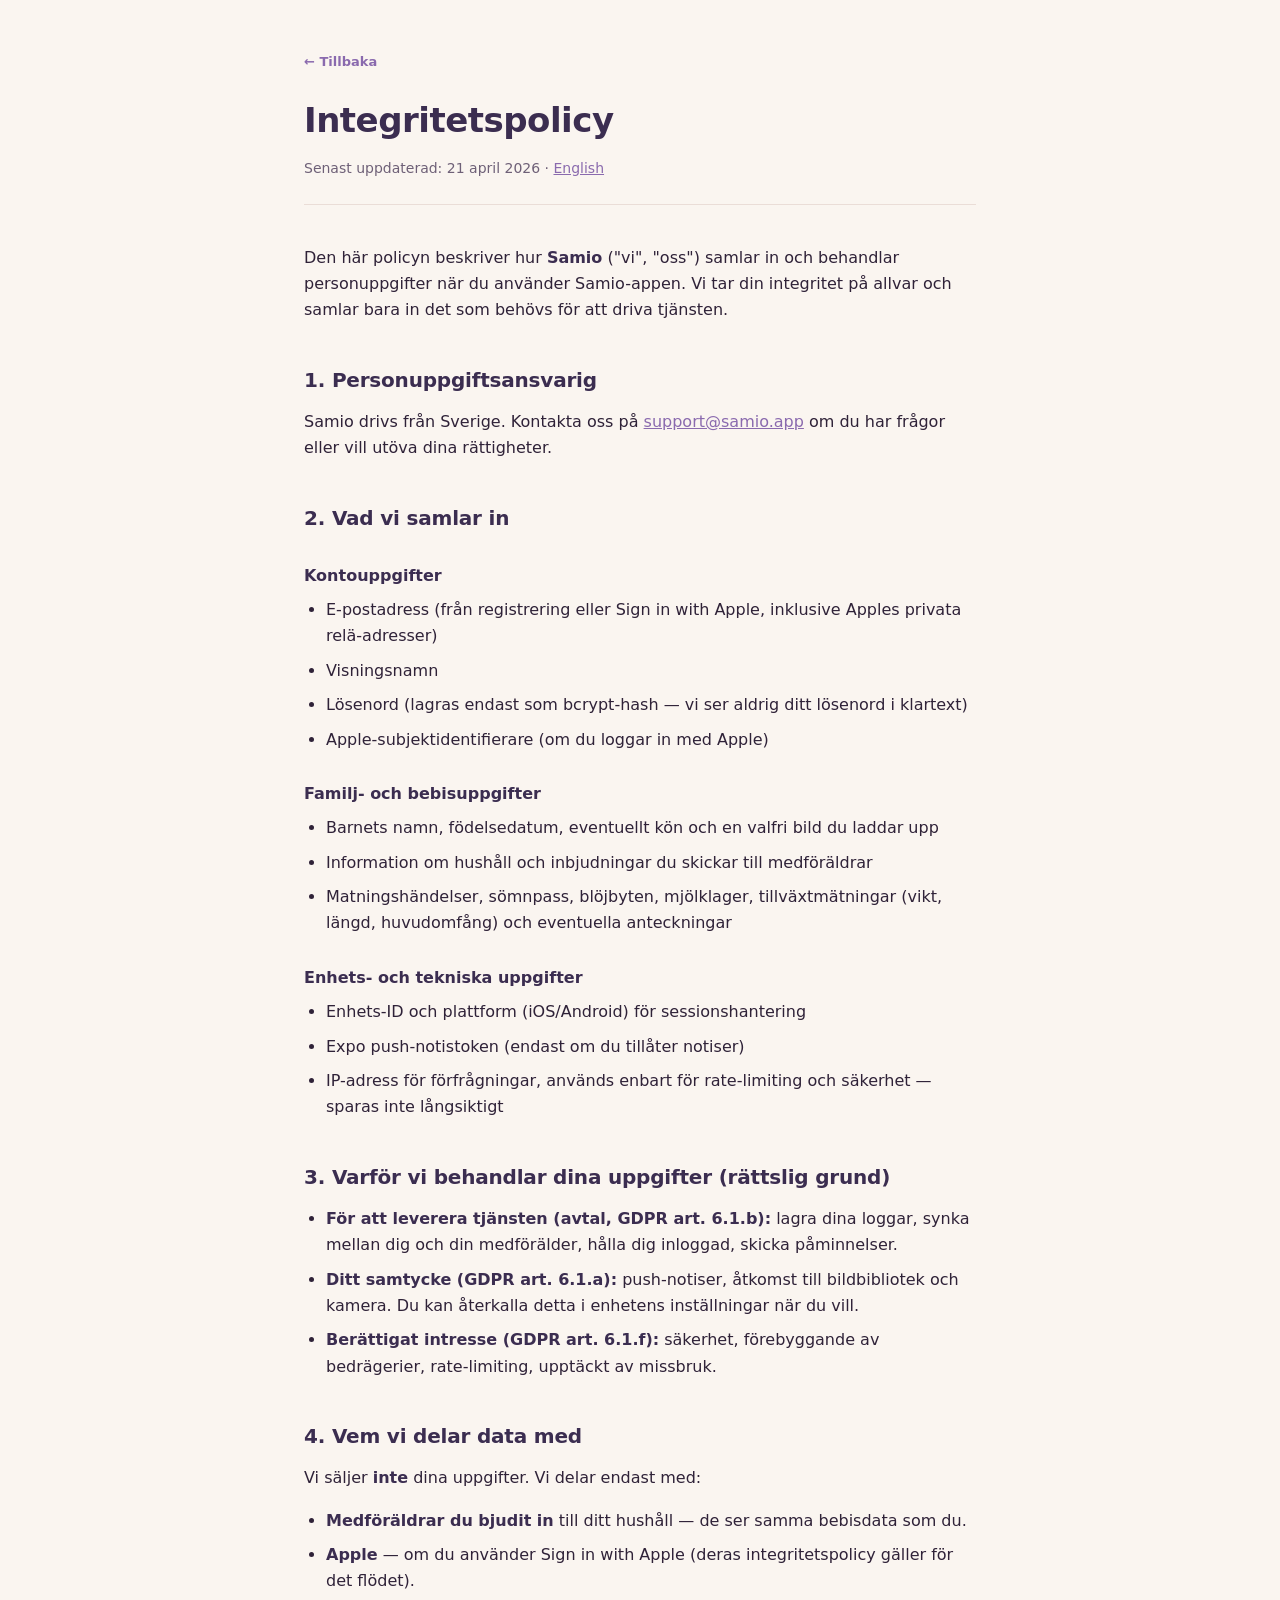
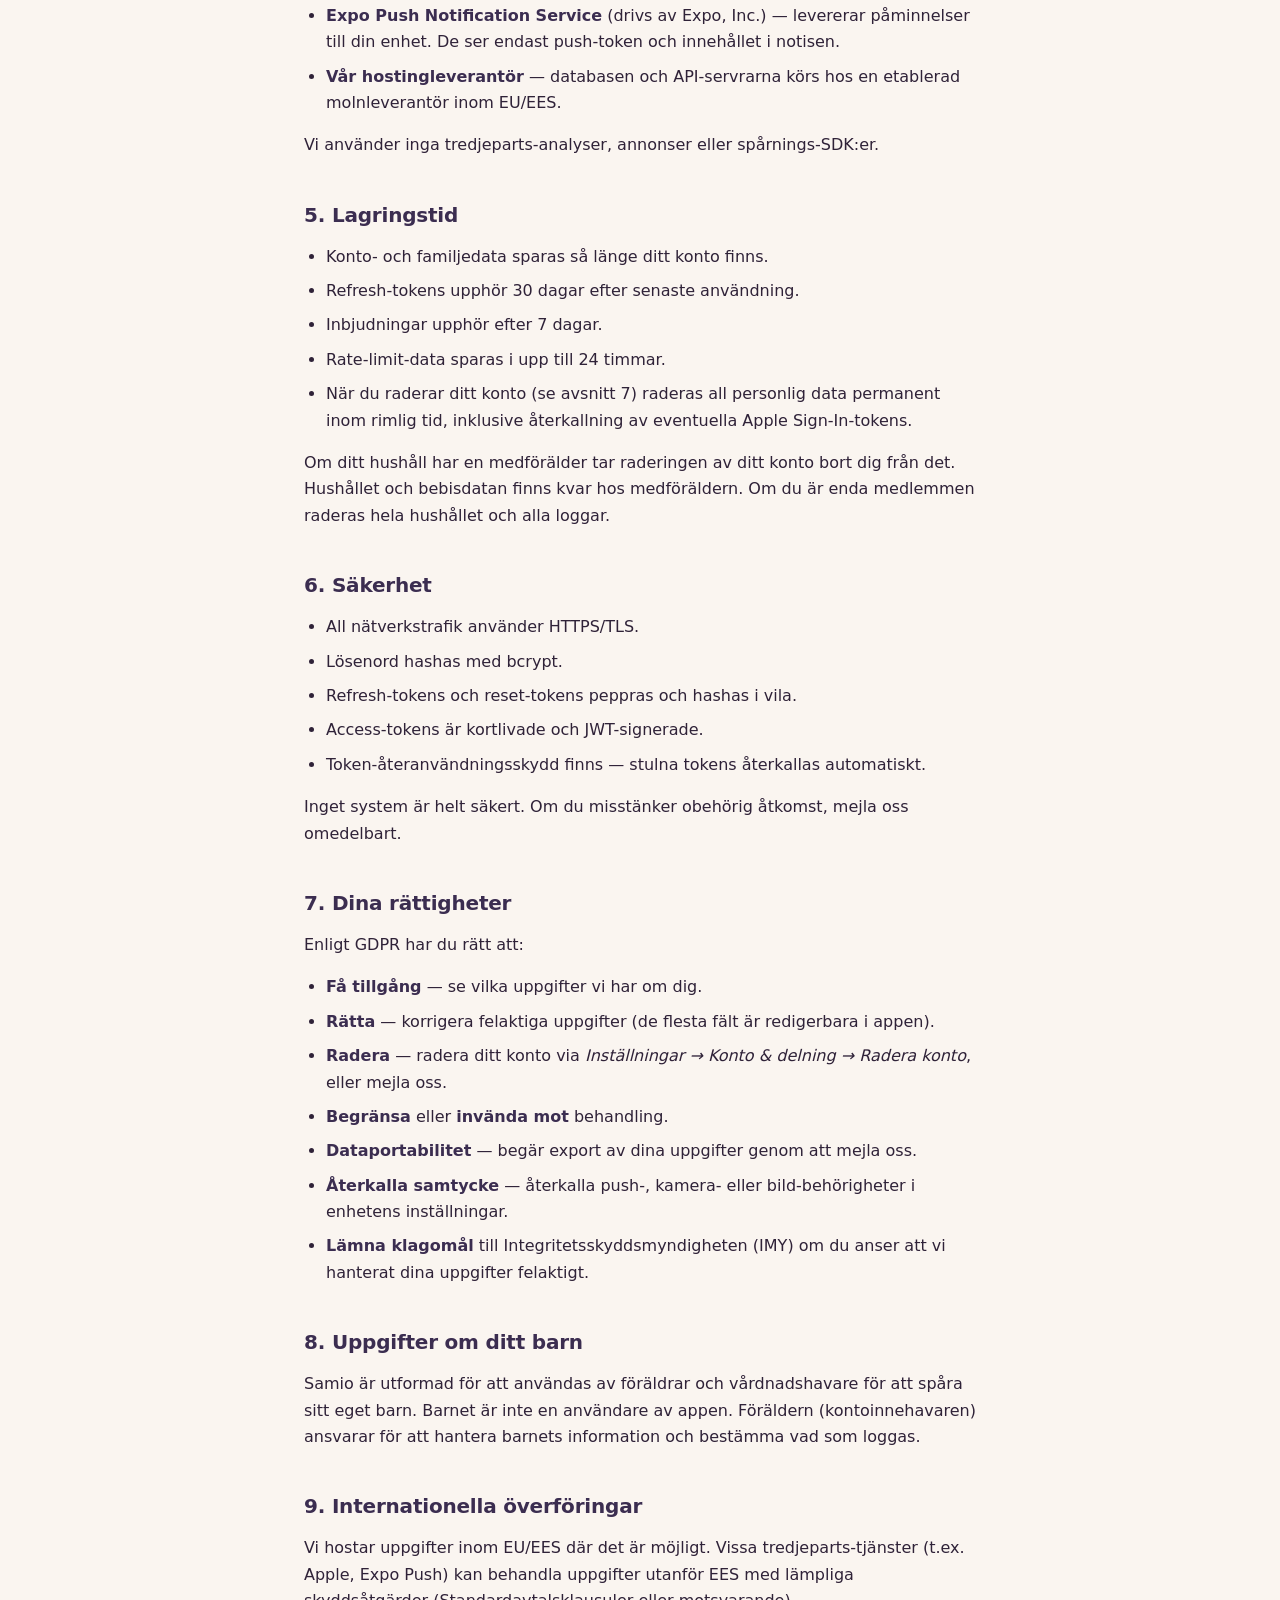
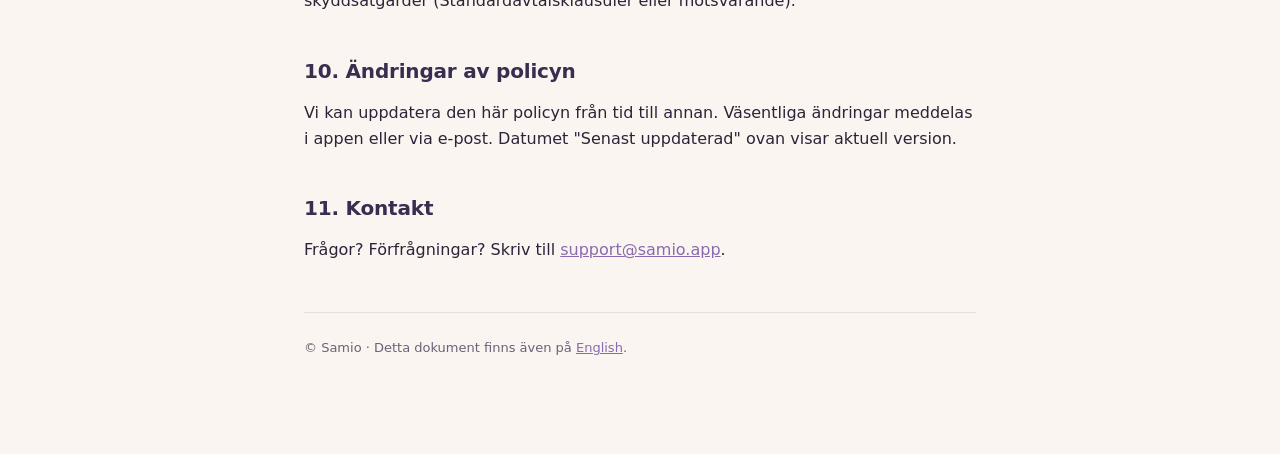
==== privacy-sv.html @ 82007d2b "Initial: privacy policy + terms of service (EN/SV) Self-contained HTML + a small shared stylesheet, " ====
<!DOCTYPE html>
<html lang="sv">
<head>
  <meta charset="UTF-8">
  <meta name="viewport" content="width=device-width, initial-scale=1.0">
  <title>Integritetspolicy — Samio</title>
  <link rel="stylesheet" href="style.css">
</head>
<body>
<main>
  <header>
    <a class="back" href="index.html">← Tillbaka</a>
    <h1>Integritetspolicy</h1>
    <p class="meta">Senast uppdaterad: 21 april 2026 · <a href="privacy.html">English</a></p>
  </header>

  <p>Den här policyn beskriver hur <strong>Samio</strong> ("vi", "oss") samlar in och behandlar personuppgifter när du använder Samio-appen. Vi tar din integritet på allvar och samlar bara in det som behövs för att driva tjänsten.</p>

  <h2>1. Personuppgiftsansvarig</h2>
  <p>Samio drivs från Sverige. Kontakta oss på <a href="mailto:support@samio.app">support@samio.app</a> om du har frågor eller vill utöva dina rättigheter.</p>

  <h2>2. Vad vi samlar in</h2>

  <h3>Kontouppgifter</h3>
  <ul>
    <li>E-postadress (från registrering eller Sign in with Apple, inklusive Apples privata relä-adresser)</li>
    <li>Visningsnamn</li>
    <li>Lösenord (lagras endast som bcrypt-hash — vi ser aldrig ditt lösenord i klartext)</li>
    <li>Apple-subjektidentifierare (om du loggar in med Apple)</li>
  </ul>

  <h3>Familj- och bebisuppgifter</h3>
  <ul>
    <li>Barnets namn, födelsedatum, eventuellt kön och en valfri bild du laddar upp</li>
    <li>Information om hushåll och inbjudningar du skickar till medföräldrar</li>
    <li>Matningshändelser, sömnpass, blöjbyten, mjölklager, tillväxtmätningar (vikt, längd, huvudomfång) och eventuella anteckningar</li>
  </ul>

  <h3>Enhets- och tekniska uppgifter</h3>
  <ul>
    <li>Enhets-ID och plattform (iOS/Android) för sessionshantering</li>
    <li>Expo push-notistoken (endast om du tillåter notiser)</li>
    <li>IP-adress för förfrågningar, används enbart för rate-limiting och säkerhet — sparas inte långsiktigt</li>
  </ul>

  <h2>3. Varför vi behandlar dina uppgifter (rättslig grund)</h2>
  <ul>
    <li><strong>För att leverera tjänsten (avtal, GDPR art. 6.1.b):</strong> lagra dina loggar, synka mellan dig och din medförälder, hålla dig inloggad, skicka påminnelser.</li>
    <li><strong>Ditt samtycke (GDPR art. 6.1.a):</strong> push-notiser, åtkomst till bildbibliotek och kamera. Du kan återkalla detta i enhetens inställningar när du vill.</li>
    <li><strong>Berättigat intresse (GDPR art. 6.1.f):</strong> säkerhet, förebyggande av bedrägerier, rate-limiting, upptäckt av missbruk.</li>
  </ul>

  <h2>4. Vem vi delar data med</h2>
  <p>Vi säljer <strong>inte</strong> dina uppgifter. Vi delar endast med:</p>
  <ul>
    <li><strong>Medföräldrar du bjudit in</strong> till ditt hushåll — de ser samma bebisdata som du.</li>
    <li><strong>Apple</strong> — om du använder Sign in with Apple (deras integritetspolicy gäller för det flödet).</li>
    <li><strong>Expo Push Notification Service</strong> (drivs av Expo, Inc.) — levererar påminnelser till din enhet. De ser endast push-token och innehållet i notisen.</li>
    <li><strong>Vår hostingleverantör</strong> — databasen och API-servrarna körs hos en etablerad molnleverantör inom EU/EES.</li>
  </ul>
  <p>Vi använder inga tredjeparts-analyser, annonser eller spårnings-SDK:er.</p>

  <h2>5. Lagringstid</h2>
  <ul>
    <li>Konto- och familjedata sparas så länge ditt konto finns.</li>
    <li>Refresh-tokens upphör 30 dagar efter senaste användning.</li>
    <li>Inbjudningar upphör efter 7 dagar.</li>
    <li>Rate-limit-data sparas i upp till 24 timmar.</li>
    <li>När du raderar ditt konto (se avsnitt 7) raderas all personlig data permanent inom rimlig tid, inklusive återkallning av eventuella Apple Sign-In-tokens.</li>
  </ul>
  <p>Om ditt hushåll har en medförälder tar raderingen av ditt konto bort dig från det. Hushållet och bebisdatan finns kvar hos medföräldern. Om du är enda medlemmen raderas hela hushållet och alla loggar.</p>

  <h2>6. Säkerhet</h2>
  <ul>
    <li>All nätverkstrafik använder HTTPS/TLS.</li>
    <li>Lösenord hashas med bcrypt.</li>
    <li>Refresh-tokens och reset-tokens peppras och hashas i vila.</li>
    <li>Access-tokens är kortlivade och JWT-signerade.</li>
    <li>Token-återanvändningsskydd finns — stulna tokens återkallas automatiskt.</li>
  </ul>
  <p>Inget system är helt säkert. Om du misstänker obehörig åtkomst, mejla oss omedelbart.</p>

  <h2>7. Dina rättigheter</h2>
  <p>Enligt GDPR har du rätt att:</p>
  <ul>
    <li><strong>Få tillgång</strong> — se vilka uppgifter vi har om dig.</li>
    <li><strong>Rätta</strong> — korrigera felaktiga uppgifter (de flesta fält är redigerbara i appen).</li>
    <li><strong>Radera</strong> — radera ditt konto via <em>Inställningar → Konto &amp; delning → Radera konto</em>, eller mejla oss.</li>
    <li><strong>Begränsa</strong> eller <strong>invända mot</strong> behandling.</li>
    <li><strong>Dataportabilitet</strong> — begär export av dina uppgifter genom att mejla oss.</li>
    <li><strong>Återkalla samtycke</strong> — återkalla push-, kamera- eller bild-behörigheter i enhetens inställningar.</li>
    <li><strong>Lämna klagomål</strong> till Integritetsskyddsmyndigheten (IMY) om du anser att vi hanterat dina uppgifter felaktigt.</li>
  </ul>

  <h2>8. Uppgifter om ditt barn</h2>
  <p>Samio är utformad för att användas av föräldrar och vårdnadshavare för att spåra sitt eget barn. Barnet är inte en användare av appen. Föräldern (kontoinnehavaren) ansvarar för att hantera barnets information och bestämma vad som loggas.</p>

  <h2>9. Internationella överföringar</h2>
  <p>Vi hostar uppgifter inom EU/EES där det är möjligt. Vissa tredjeparts-tjänster (t.ex. Apple, Expo Push) kan behandla uppgifter utanför EES med lämpliga skyddsåtgärder (Standardavtalsklausuler eller motsvarande).</p>

  <h2>10. Ändringar av policyn</h2>
  <p>Vi kan uppdatera den här policyn från tid till annan. Väsentliga ändringar meddelas i appen eller via e-post. Datumet "Senast uppdaterad" ovan visar aktuell version.</p>

  <h2>11. Kontakt</h2>
  <p>Frågor? Förfrågningar? Skriv till <a href="mailto:support@samio.app">support@samio.app</a>.</p>

  <footer>
    © Samio · Detta dokument finns även på <a href="privacy.html">English</a>.
  </footer>
</main>
</body>
</html>
---- style.css ----
:root {
  --plum: #3B2D50;
  --cream: #FCEEEF;
  --text: #2F2238;
  --muted: #6E6077;
  --accent: #8A6AAE;
  --border: #EADDD7;
}

* { box-sizing: border-box; }

body {
  margin: 0;
  font-family: -apple-system, BlinkMacSystemFont, "SF Pro Text", Inter, system-ui, sans-serif;
  background: #FAF5F0;
  color: var(--text);
  line-height: 1.65;
  font-size: 16px;
  -webkit-font-smoothing: antialiased;
}

main {
  max-width: 720px;
  margin: 0 auto;
  padding: 48px 24px 96px;
}

header {
  margin-bottom: 40px;
  padding-bottom: 24px;
  border-bottom: 1px solid var(--border);
}

header .back {
  display: inline-block;
  font-size: 13px;
  color: var(--accent);
  text-decoration: none;
  margin-bottom: 20px;
  font-weight: 600;
}

header .back:hover { text-decoration: underline; }

header h1 {
  font-size: 34px;
  letter-spacing: -0.5px;
  color: var(--plum);
  margin: 0 0 8px;
}

header .meta {
  color: var(--muted);
  font-size: 14px;
  margin: 0;
}

h2 {
  margin-top: 40px;
  margin-bottom: 12px;
  font-size: 20px;
  color: var(--plum);
  letter-spacing: -0.2px;
}

h3 {
  margin-top: 28px;
  margin-bottom: 8px;
  font-size: 16px;
  color: var(--plum);
  font-weight: 700;
}

p, ul, ol { margin: 0 0 16px; }

ul, ol { padding-left: 22px; }

li { margin-bottom: 8px; }

a { color: var(--accent); }

strong { color: var(--plum); }

code {
  background: #F0EDFA;
  padding: 2px 6px;
  border-radius: 4px;
  font-size: 14px;
  font-family: ui-monospace, SFMono-Regular, Menlo, monospace;
}

hr {
  border: none;
  border-top: 1px solid var(--border);
  margin: 40px 0;
}

footer {
  margin-top: 48px;
  padding-top: 24px;
  border-top: 1px solid var(--border);
  font-size: 13px;
  color: var(--muted);
}
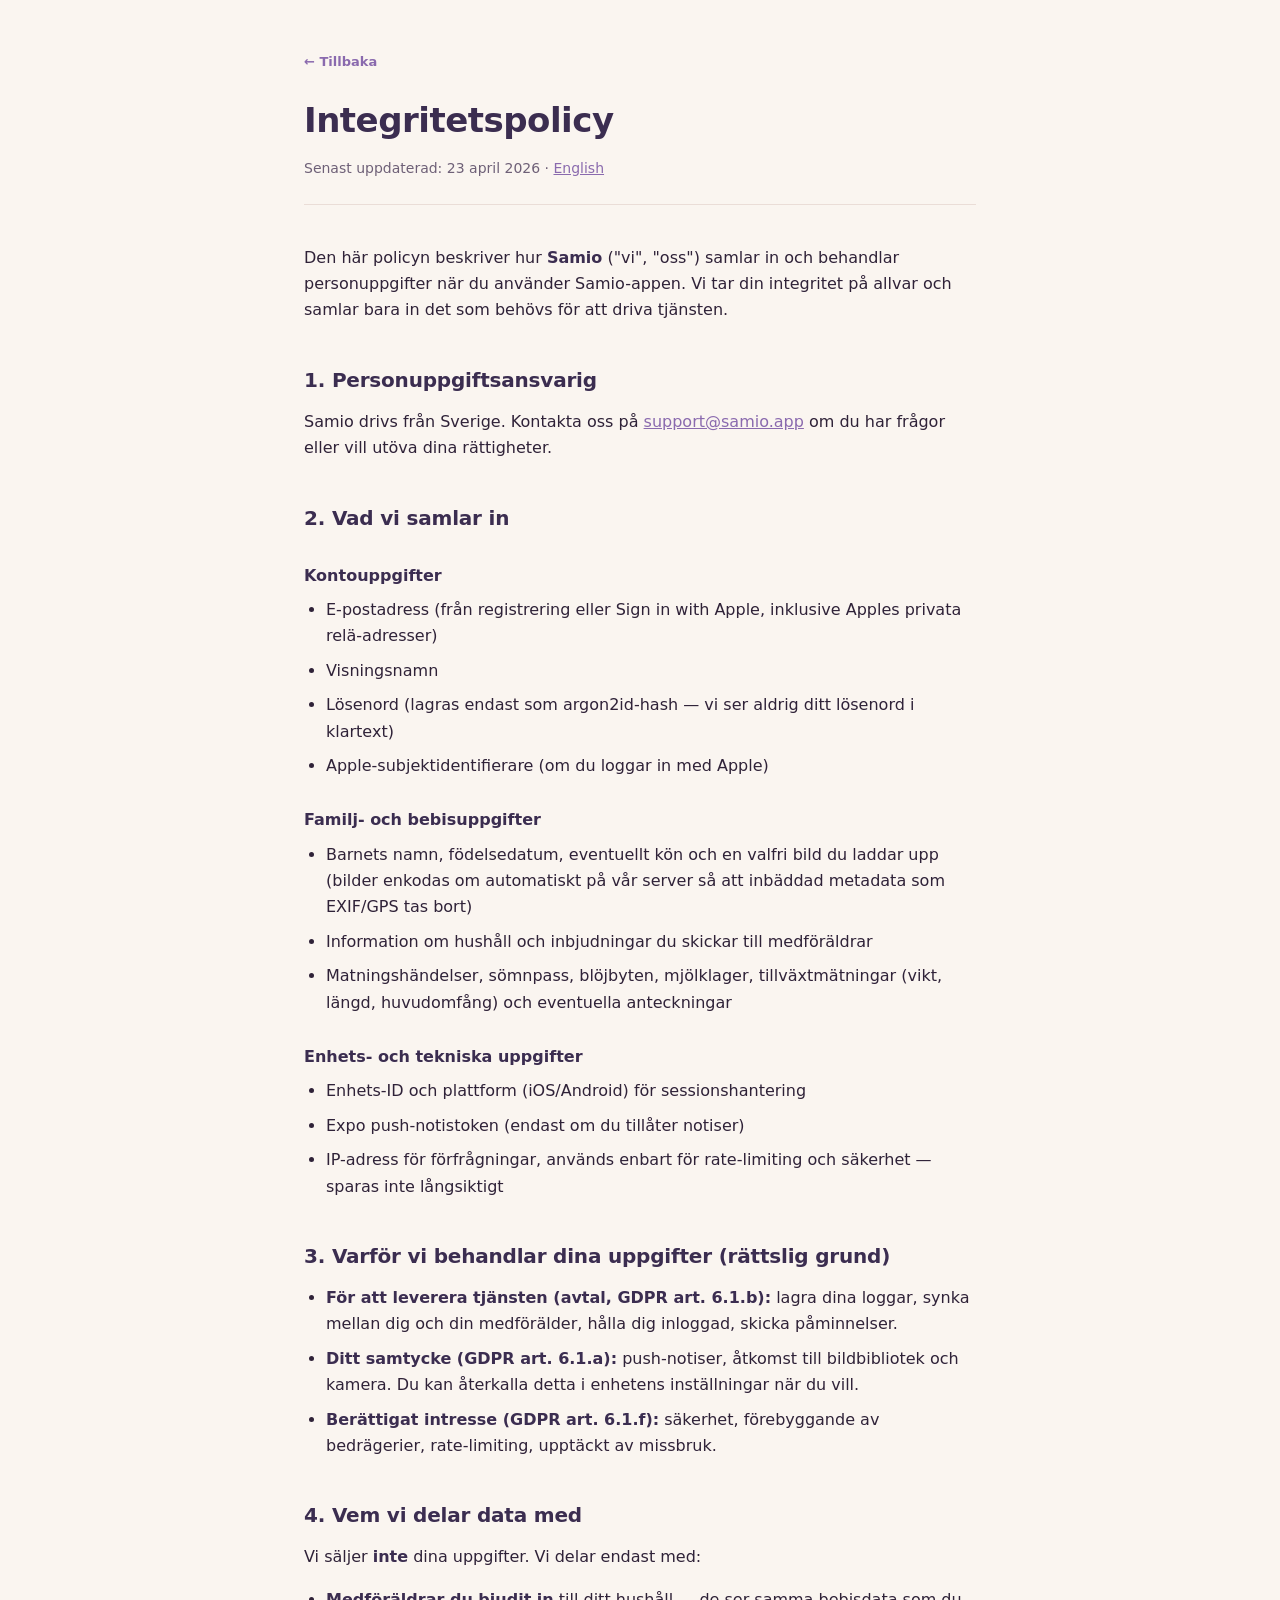
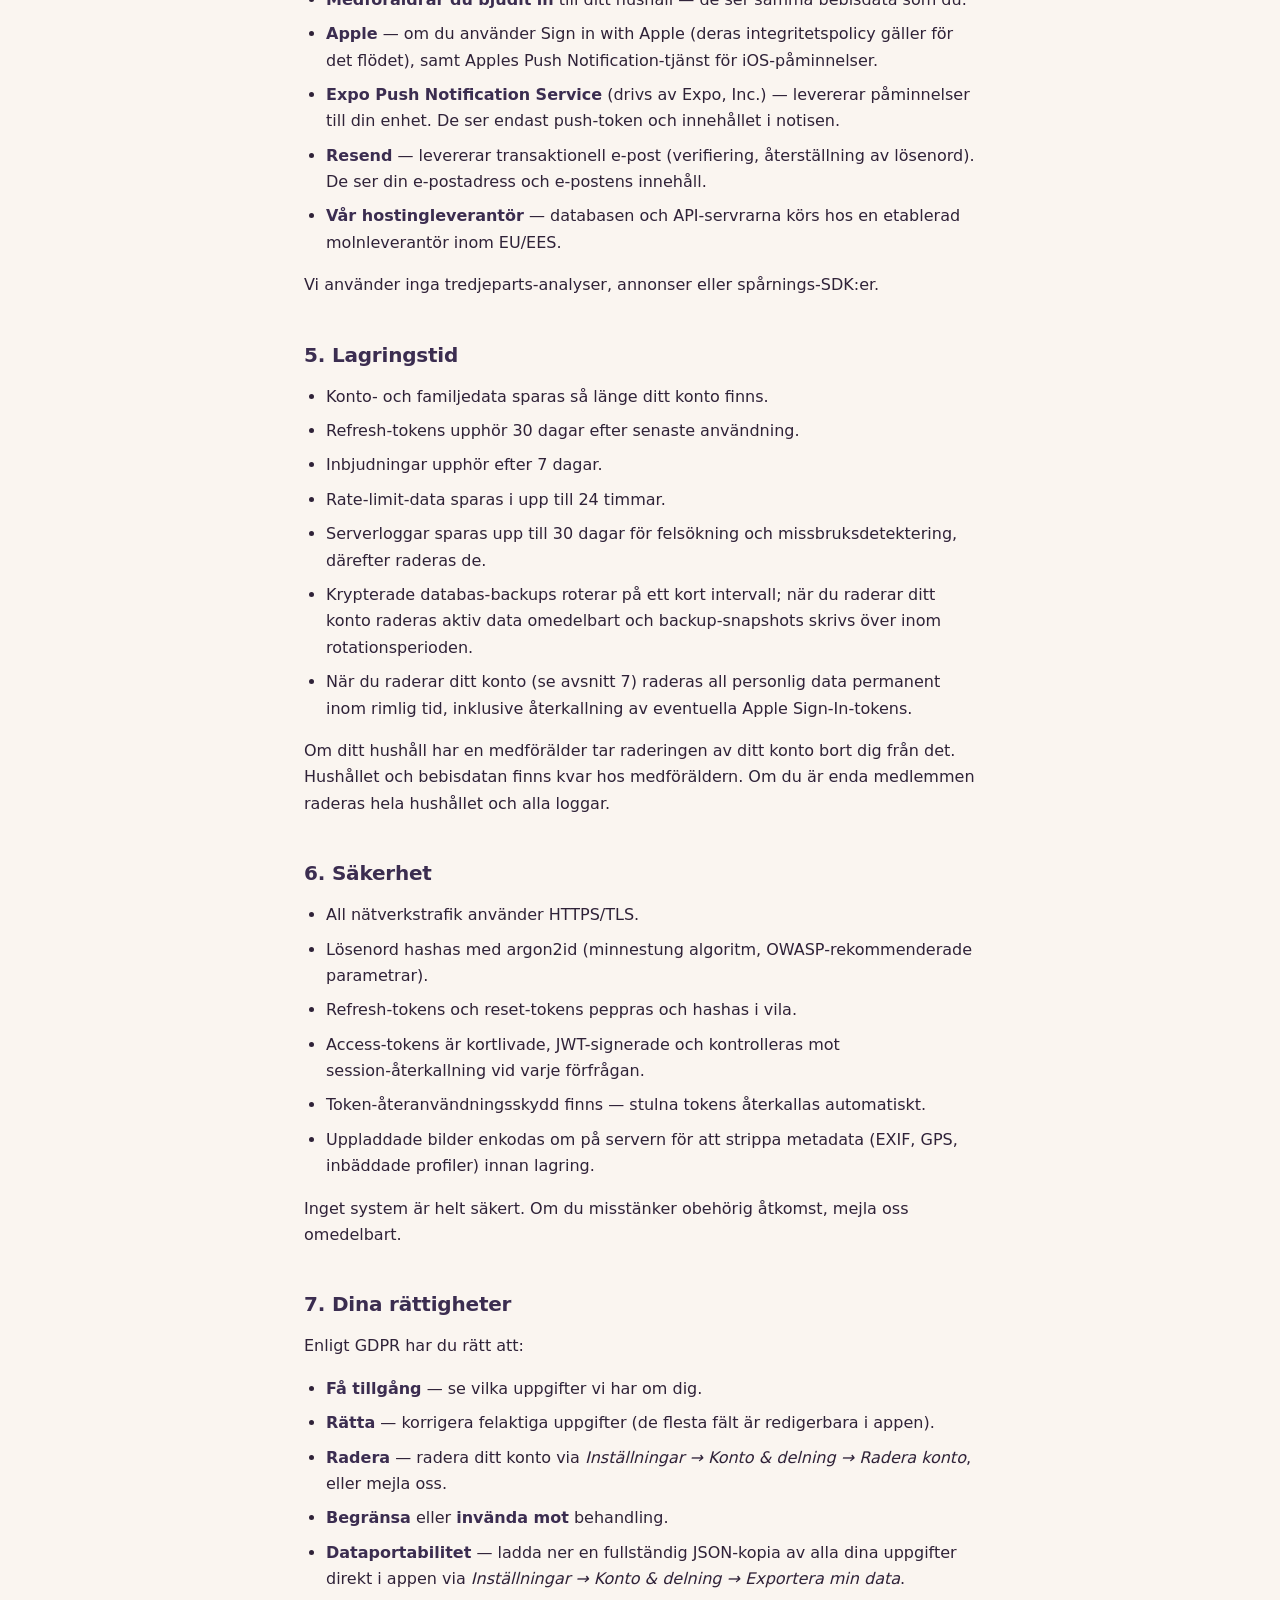
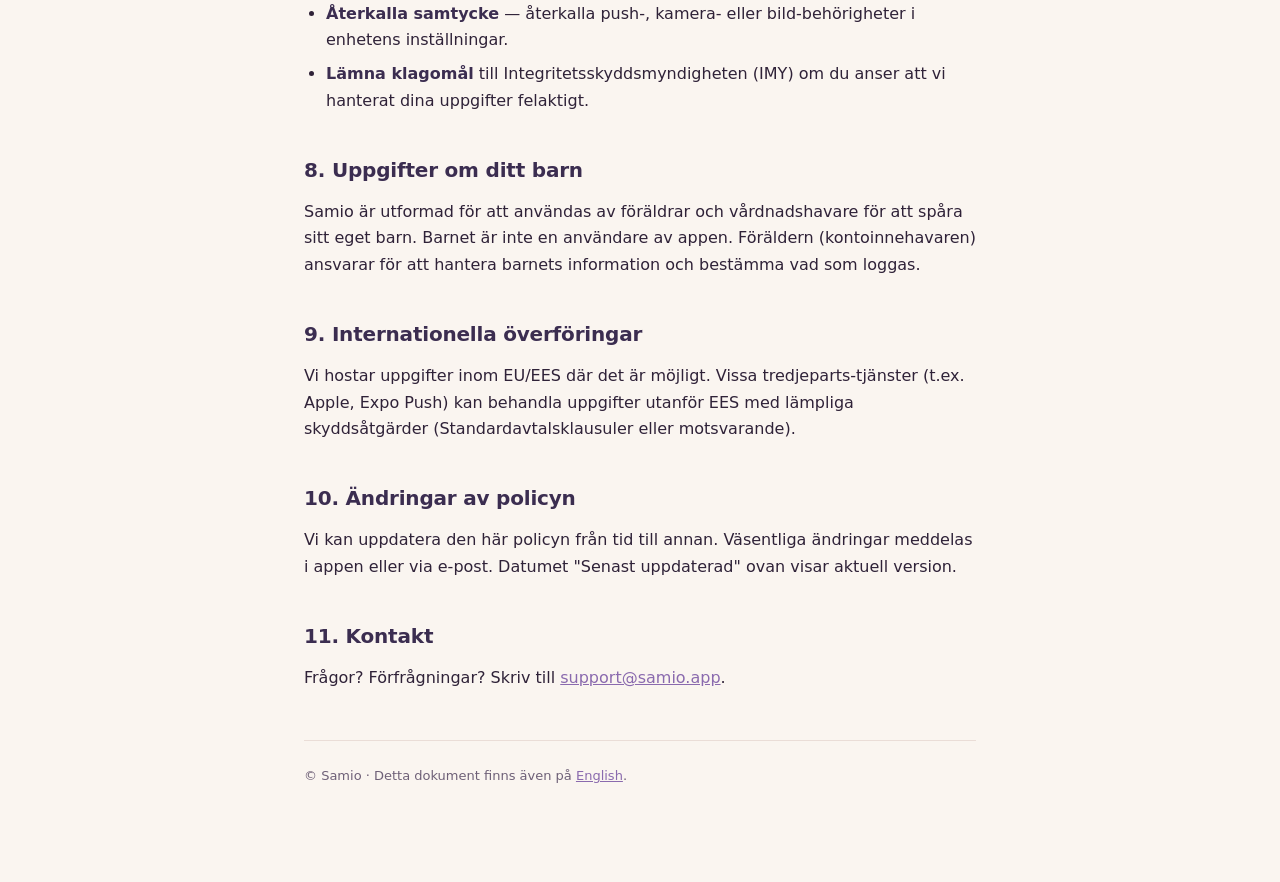
==== commit 5176b301: "Update policies to match current app: argon2id, in-app export, Resend, EXIF stripping - Passwords: b" ====
--- a/privacy-sv.html
+++ b/privacy-sv.html
@@ -11,7 +11,7 @@
   <header>
     <a class="back" href="index.html">← Tillbaka</a>
     <h1>Integritetspolicy</h1>
-    <p class="meta">Senast uppdaterad: 21 april 2026 · <a href="privacy.html">English</a></p>
+    <p class="meta">Senast uppdaterad: 23 april 2026 · <a href="privacy.html">English</a></p>
   </header>
 
   <p>Den här policyn beskriver hur <strong>Samio</strong> ("vi", "oss") samlar in och behandlar personuppgifter när du använder Samio-appen. Vi tar din integritet på allvar och samlar bara in det som behövs för att driva tjänsten.</p>
@@ -25,13 +25,13 @@
   <ul>
     <li>E-postadress (från registrering eller Sign in with Apple, inklusive Apples privata relä-adresser)</li>
     <li>Visningsnamn</li>
-    <li>Lösenord (lagras endast som bcrypt-hash — vi ser aldrig ditt lösenord i klartext)</li>
+    <li>Lösenord (lagras endast som argon2id-hash — vi ser aldrig ditt lösenord i klartext)</li>
     <li>Apple-subjektidentifierare (om du loggar in med Apple)</li>
   </ul>
 
   <h3>Familj- och bebisuppgifter</h3>
   <ul>
-    <li>Barnets namn, födelsedatum, eventuellt kön och en valfri bild du laddar upp</li>
+    <li>Barnets namn, födelsedatum, eventuellt kön och en valfri bild du laddar upp (bilder enkodas om automatiskt på vår server så att inbäddad metadata som EXIF/GPS tas bort)</li>
     <li>Information om hushåll och inbjudningar du skickar till medföräldrar</li>
     <li>Matningshändelser, sömnpass, blöjbyten, mjölklager, tillväxtmätningar (vikt, längd, huvudomfång) och eventuella anteckningar</li>
   </ul>
@@ -54,8 +54,9 @@
   <p>Vi säljer <strong>inte</strong> dina uppgifter. Vi delar endast med:</p>
   <ul>
     <li><strong>Medföräldrar du bjudit in</strong> till ditt hushåll — de ser samma bebisdata som du.</li>
-    <li><strong>Apple</strong> — om du använder Sign in with Apple (deras integritetspolicy gäller för det flödet).</li>
+    <li><strong>Apple</strong> — om du använder Sign in with Apple (deras integritetspolicy gäller för det flödet), samt Apples Push Notification-tjänst för iOS-påminnelser.</li>
     <li><strong>Expo Push Notification Service</strong> (drivs av Expo, Inc.) — levererar påminnelser till din enhet. De ser endast push-token och innehållet i notisen.</li>
+    <li><strong>Resend</strong> — levererar transaktionell e-post (verifiering, återställning av lösenord). De ser din e-postadress och e-postens innehåll.</li>
     <li><strong>Vår hostingleverantör</strong> — databasen och API-servrarna körs hos en etablerad molnleverantör inom EU/EES.</li>
   </ul>
   <p>Vi använder inga tredjeparts-analyser, annonser eller spårnings-SDK:er.</p>
@@ -66,6 +67,8 @@
     <li>Refresh-tokens upphör 30 dagar efter senaste användning.</li>
     <li>Inbjudningar upphör efter 7 dagar.</li>
     <li>Rate-limit-data sparas i upp till 24 timmar.</li>
+    <li>Serverloggar sparas upp till 30 dagar för felsökning och missbruksdetektering, därefter raderas de.</li>
+    <li>Krypterade databas-backups roterar på ett kort intervall; när du raderar ditt konto raderas aktiv data omedelbart och backup-snapshots skrivs över inom rotationsperioden.</li>
     <li>När du raderar ditt konto (se avsnitt 7) raderas all personlig data permanent inom rimlig tid, inklusive återkallning av eventuella Apple Sign-In-tokens.</li>
   </ul>
   <p>Om ditt hushåll har en medförälder tar raderingen av ditt konto bort dig från det. Hushållet och bebisdatan finns kvar hos medföräldern. Om du är enda medlemmen raderas hela hushållet och alla loggar.</p>
@@ -73,10 +76,11 @@
   <h2>6. Säkerhet</h2>
   <ul>
     <li>All nätverkstrafik använder HTTPS/TLS.</li>
-    <li>Lösenord hashas med bcrypt.</li>
+    <li>Lösenord hashas med argon2id (minnestung algoritm, OWASP-rekommenderade parametrar).</li>
     <li>Refresh-tokens och reset-tokens peppras och hashas i vila.</li>
-    <li>Access-tokens är kortlivade och JWT-signerade.</li>
+    <li>Access-tokens är kortlivade, JWT-signerade och kontrolleras mot session-återkallning vid varje förfrågan.</li>
     <li>Token-återanvändningsskydd finns — stulna tokens återkallas automatiskt.</li>
+    <li>Uppladdade bilder enkodas om på servern för att strippa metadata (EXIF, GPS, inbäddade profiler) innan lagring.</li>
   </ul>
   <p>Inget system är helt säkert. Om du misstänker obehörig åtkomst, mejla oss omedelbart.</p>
 
@@ -87,7 +91,7 @@
     <li><strong>Rätta</strong> — korrigera felaktiga uppgifter (de flesta fält är redigerbara i appen).</li>
     <li><strong>Radera</strong> — radera ditt konto via <em>Inställningar → Konto &amp; delning → Radera konto</em>, eller mejla oss.</li>
     <li><strong>Begränsa</strong> eller <strong>invända mot</strong> behandling.</li>
-    <li><strong>Dataportabilitet</strong> — begär export av dina uppgifter genom att mejla oss.</li>
+    <li><strong>Dataportabilitet</strong> — ladda ner en fullständig JSON-kopia av alla dina uppgifter direkt i appen via <em>Inställningar → Konto &amp; delning → Exportera min data</em>.</li>
     <li><strong>Återkalla samtycke</strong> — återkalla push-, kamera- eller bild-behörigheter i enhetens inställningar.</li>
     <li><strong>Lämna klagomål</strong> till Integritetsskyddsmyndigheten (IMY) om du anser att vi hanterat dina uppgifter felaktigt.</li>
   </ul>
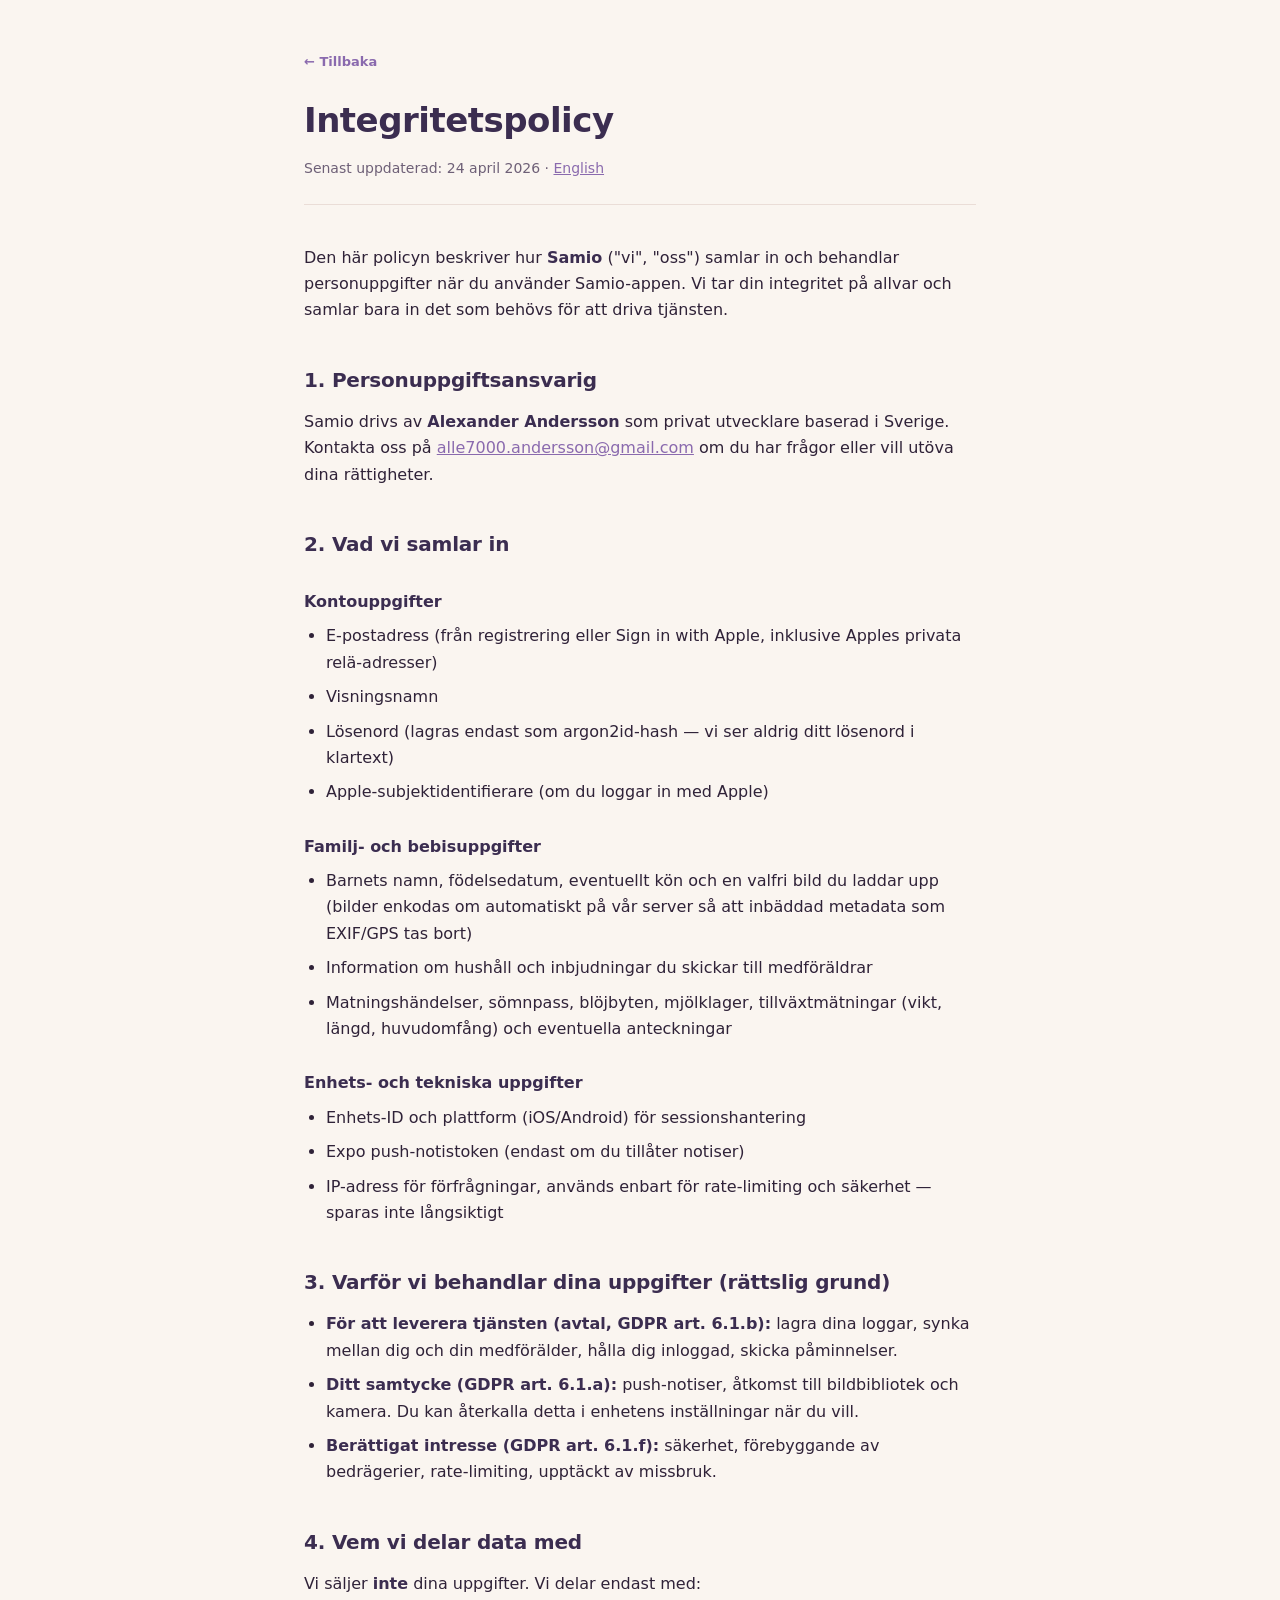
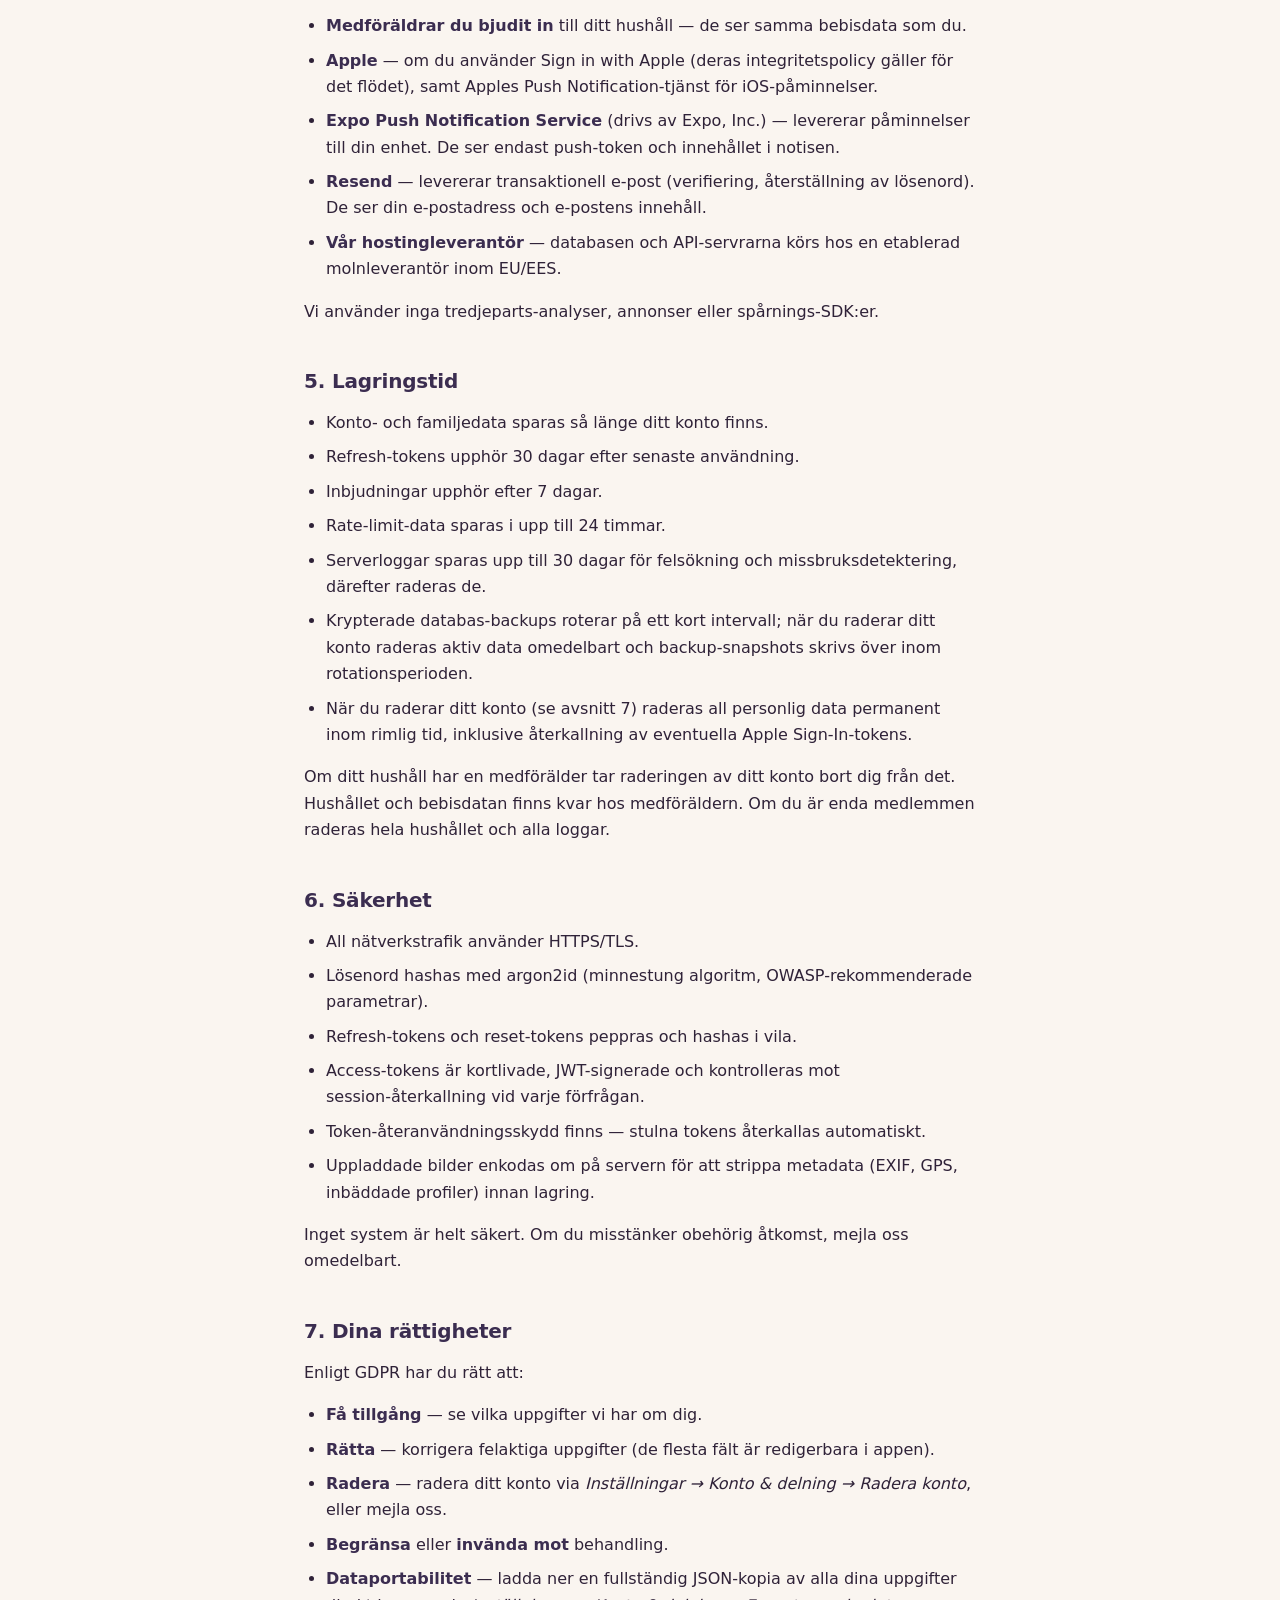
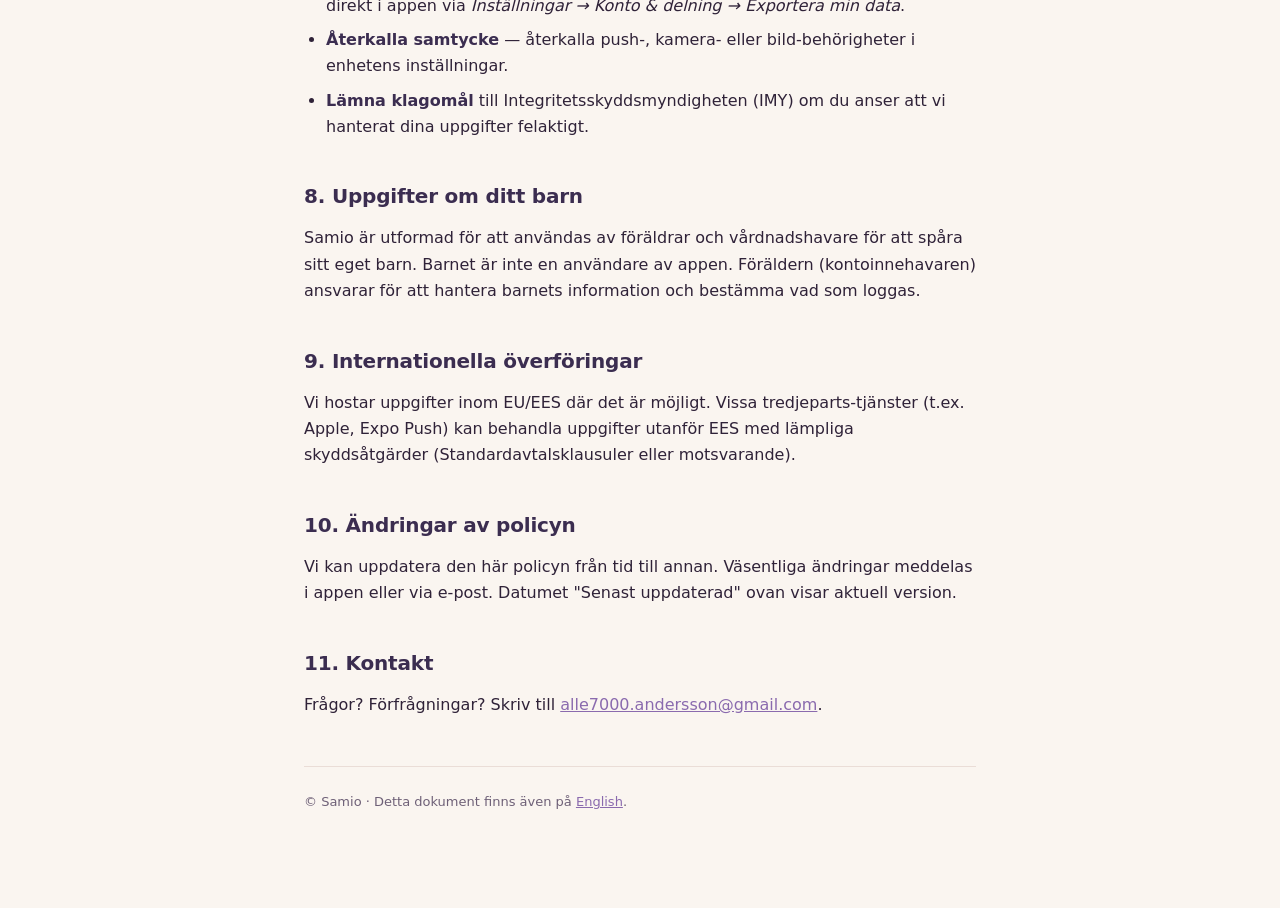
==== commit de67531a: "Fix wrong domain + operator info + nollintäktsklausul - support@samio.app was always wrong (the actu" ====
--- a/privacy-sv.html
+++ b/privacy-sv.html
@@ -11,13 +11,13 @@
   <header>
     <a class="back" href="index.html">← Tillbaka</a>
     <h1>Integritetspolicy</h1>
-    <p class="meta">Senast uppdaterad: 23 april 2026 · <a href="privacy.html">English</a></p>
+    <p class="meta">Senast uppdaterad: 24 april 2026 · <a href="privacy.html">English</a></p>
   </header>
 
   <p>Den här policyn beskriver hur <strong>Samio</strong> ("vi", "oss") samlar in och behandlar personuppgifter när du använder Samio-appen. Vi tar din integritet på allvar och samlar bara in det som behövs för att driva tjänsten.</p>
 
   <h2>1. Personuppgiftsansvarig</h2>
-  <p>Samio drivs från Sverige. Kontakta oss på <a href="mailto:support@samio.app">support@samio.app</a> om du har frågor eller vill utöva dina rättigheter.</p>
+  <p>Samio drivs av <strong>Alexander Andersson</strong> som privat utvecklare baserad i Sverige. Kontakta oss på <a href="mailto:alle7000.andersson@gmail.com">alle7000.andersson@gmail.com</a> om du har frågor eller vill utöva dina rättigheter.</p>
 
   <h2>2. Vad vi samlar in</h2>
 
@@ -106,7 +106,7 @@
   <p>Vi kan uppdatera den här policyn från tid till annan. Väsentliga ändringar meddelas i appen eller via e-post. Datumet "Senast uppdaterad" ovan visar aktuell version.</p>
 
   <h2>11. Kontakt</h2>
-  <p>Frågor? Förfrågningar? Skriv till <a href="mailto:support@samio.app">support@samio.app</a>.</p>
+  <p>Frågor? Förfrågningar? Skriv till <a href="mailto:alle7000.andersson@gmail.com">alle7000.andersson@gmail.com</a>.</p>
 
   <footer>
     © Samio · Detta dokument finns även på <a href="privacy.html">English</a>.
